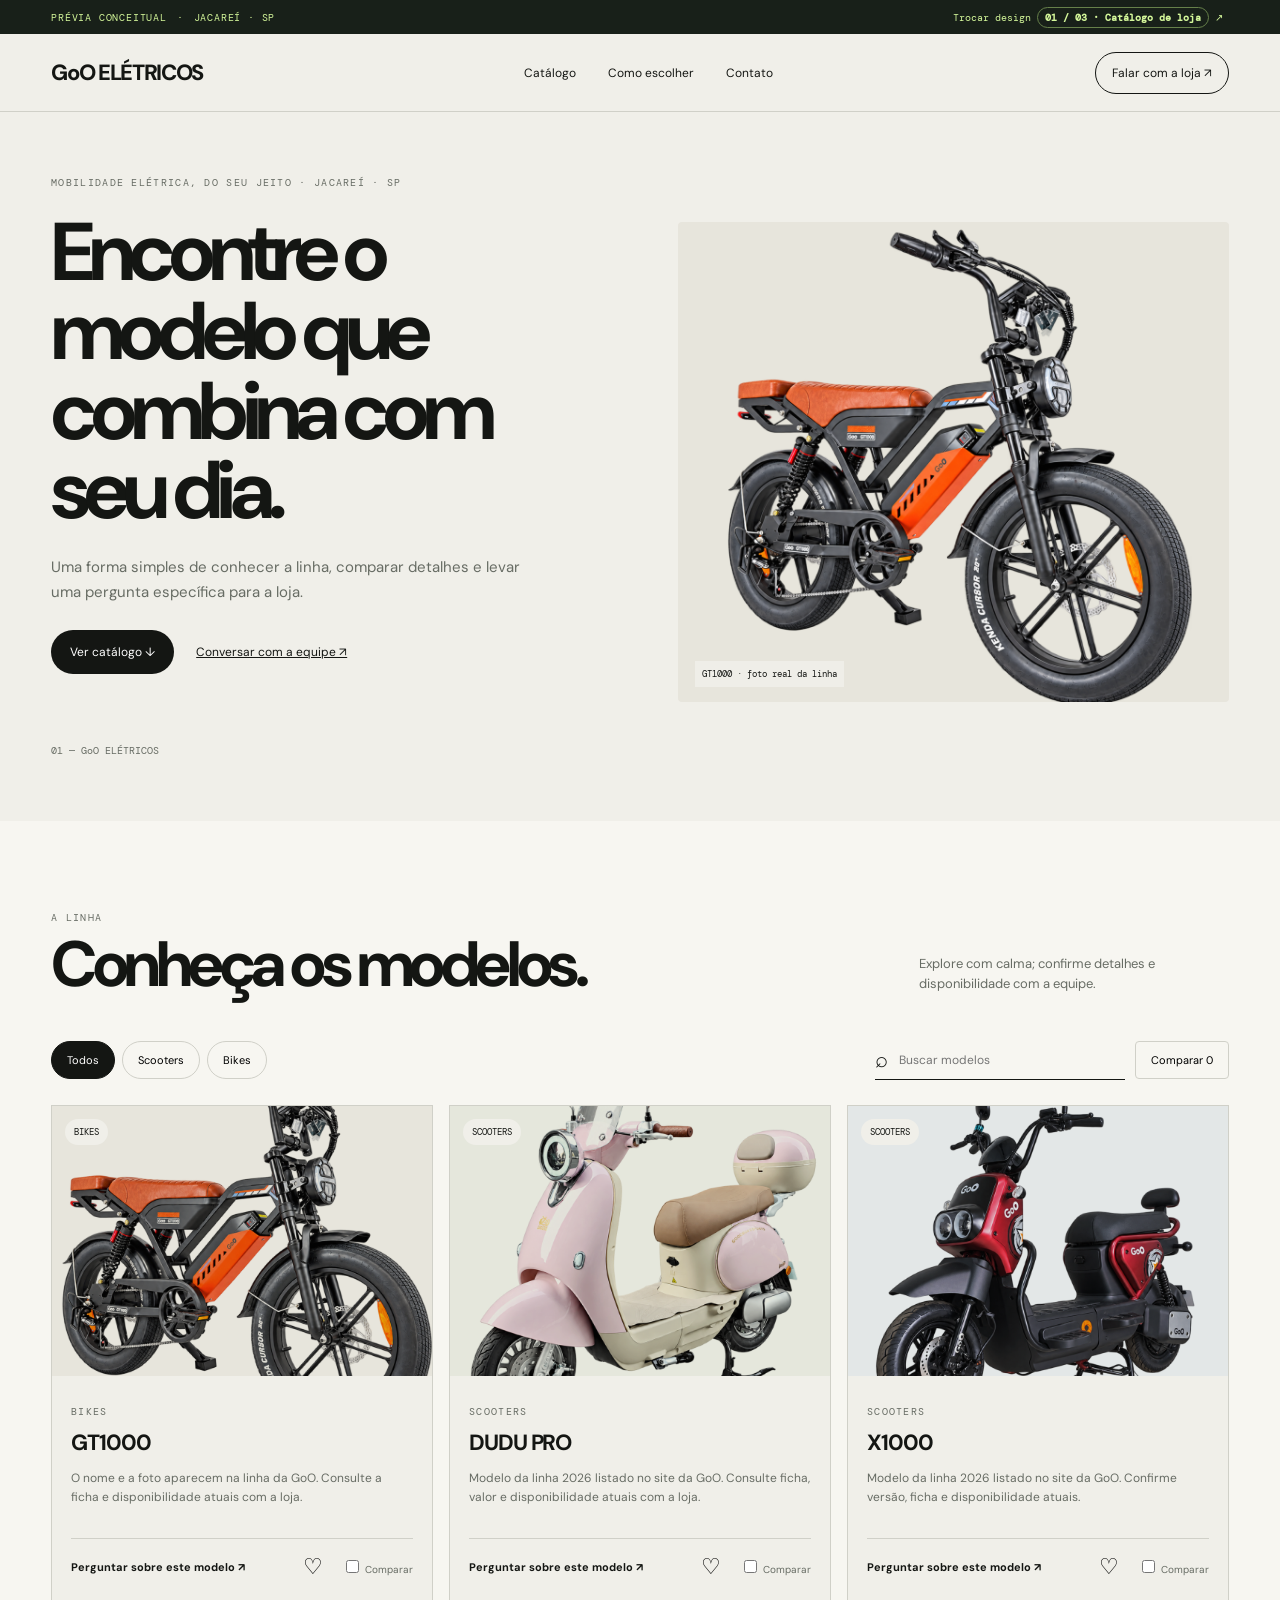
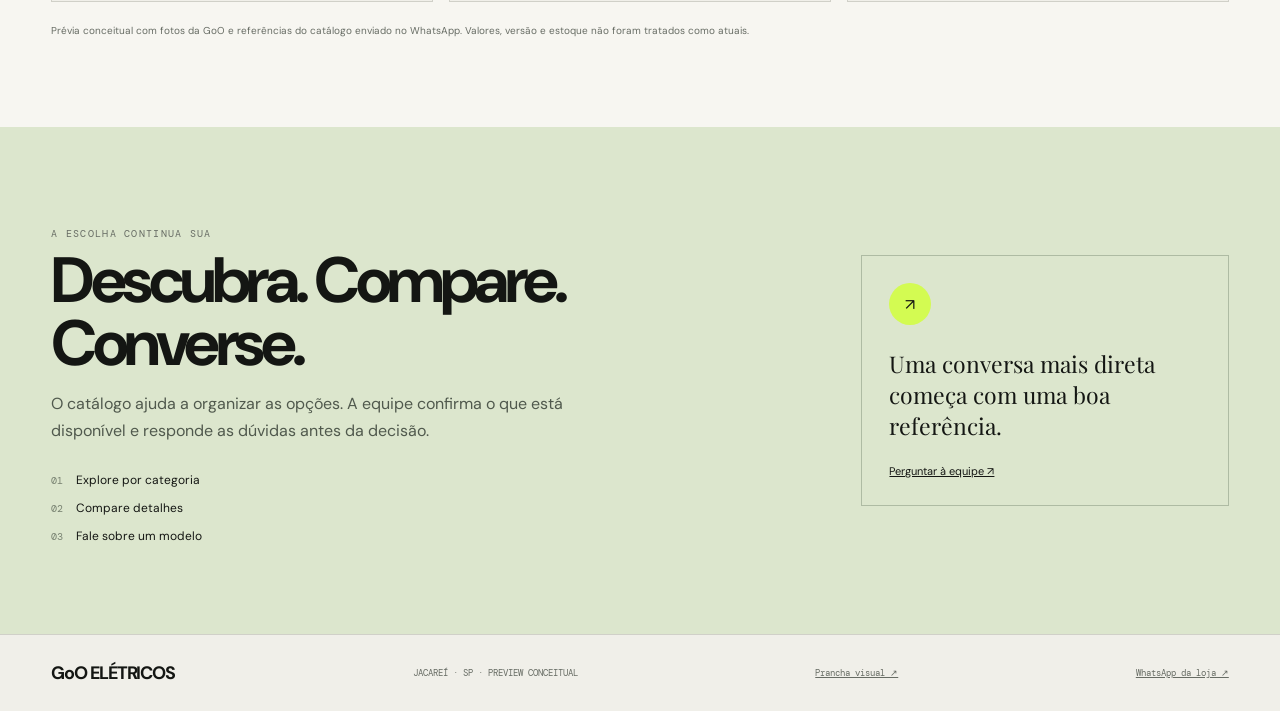
==== index.html @ 49a79698 "Create single-page catalog concept and visual directions" ====
<!doctype html><html lang="pt-BR"><head><meta charset="utf-8"><meta name="viewport" content="width=device-width,initial-scale=1"><meta name="theme-color" content="#e9e6df"><meta name="description" content="Prévia conceitual de catálogo para GoO ELÉTRICOS."><title>GoO ELÉTRICOS — catálogo conceito</title><link rel="preconnect" href="https://fonts.googleapis.com"><link rel="preconnect" href="https://fonts.gstatic.com" crossorigin><link href="https://fonts.googleapis.com/css2?family=DM+Mono:wght@400;500&family=DM+Sans:wght@400;500;600;700;800&family=Playfair+Display:wght@500;600;700&display=swap" rel="stylesheet"><link rel="stylesheet" href="style.css"></head><body data-direction="0"><div class="concept-bar"><span>PRÉVIA CONCEITUAL</span><span>·</span><span>JACAREÍ · SP</span><button id="designToggle" aria-label="Trocar direção visual">Trocar design <b>01 / 03</b> ↗</button></div><header class="site-head"><a class="wordmark" href="#top">GoO ELÉTRICOS</a><nav aria-label="Navegação"><a href="#catalogo">Catálogo</a><a href="#como-escolher">Como escolher</a><a href="#contato">Contato</a></nav><a class="head-cta wa-link" target="_blank" rel="noreferrer">Falar com a loja ↗</a></header><main id="top"><div id="experience"></div><section class="catalog-section" id="catalogo"><div class="section-head"><div><p class="kicker">A LINHA</p><h2>Conheça os modelos.</h2></div><p>Explore com calma; confirme detalhes e disponibilidade com a equipe.</p></div><div class="catalog-tools"><div class="filters" role="group" aria-label="Filtrar por categoria" id="filters"></div><label class="search"><span>⌕</span><input id="search" type="search" placeholder="Buscar modelos" aria-label="Buscar modelos"></label><button id="compare" class="compare">Comparar <span id="compareCount">0</span></button></div><div id="productGrid" class="product-grid" aria-live="polite"></div><p class="fineprint">Prévia conceitual com fotos da GoO e referências do catálogo enviado no WhatsApp. Valores, versão e estoque não foram tratados como atuais.</p></section><section class="choice-section" id="como-escolher"><div class="choice-copy"><p class="kicker">A ESCOLHA CONTINUA SUA</p><h2>Descubra. Compare. Converse.</h2><p>O catálogo ajuda a organizar as opções. A equipe confirma o que está disponível e responde as dúvidas antes da decisão.</p><div class="steps"><span><b>01</b> Explore por categoria</span><span><b>02</b> Compare detalhes</span><span><b>03</b> Fale sobre um modelo</span></div></div><div class="choice-note"><span class="round-mark">↗</span><p>Uma conversa mais direta começa com uma boa referência.</p><a class="wa-link" target="_blank" rel="noreferrer">Perguntar à equipe ↗</a></div></section><section id="brandArea"></section><footer id="contato"><a class="wordmark" href="#top">GoO ELÉTRICOS</a><span>JACAREÍ · SP · PREVIEW CONCEITUAL</span><a href="arte.svg" target="_blank" rel="noreferrer">Prancha visual ↗</a><a class="wa-link" target="_blank" rel="noreferrer">WhatsApp da loja ↗</a></footer></main><dialog id="compareDialog"><form method="dialog"><button class="dialog-close" aria-label="Fechar">×</button></form><p class="kicker">COMPARAÇÃO</p><h2>Compare sua seleção</h2><div id="compareTable"></div></dialog><script>window.PROJECT={"dir":"goo","slug":"goo-jacarei","brand":"GoO ELÉTRICOS","place":"JACAREÍ · SP","phone":"5512997962920","eyebrow":"Mobilidade elétrica, do seu jeito","headline":"Encontre o modelo que combina com seu dia.","lead":"Uma forma simples de conhecer a linha, comparar detalhes e levar uma pergunta específica para a loja.","note":"Prévia conceitual com fotos da GoO e referências do catálogo enviado no WhatsApp. Valores, versão e estoque não foram tratados como atuais.","categories":["Todos","Scooters","Bikes"],"products":[{"name":"GT1000","category":"Bikes","img":"goo-1.png","alt":"Bicicleta elétrica GoO GT1000, foto publicada no site oficial da GoO","detail":"O nome e a foto aparecem na linha da GoO. Consulte a ficha e disponibilidade atuais com a loja."},{"name":"DUDU PRO","category":"Scooters","img":"goo-4.png","alt":"Scooter elétrica GoO Dudu Pro rosa, foto publicada no site oficial da GoO","detail":"Modelo da linha 2026 listado no site da GoO. Consulte ficha, valor e disponibilidade atuais com a loja."},{"name":"X1000","category":"Scooters","img":"goo-5.png","alt":"Scooter elétrica GoO X1000 vermelha, foto publicada no site oficial da GoO","detail":"Modelo da linha 2026 listado no site da GoO. Confirme versão, ficha e disponibilidade atuais."}],"directions":[["Catálogo de loja","Foco no atendimento local e descoberta por categoria."],["Ficha técnica","Comparação objetiva de modelo e especificações."],["Escolha por percurso","Organize a descoberta por rotina e tipo de veículo."]]};</script><script src="app.js"></script></body></html>
---- style.css ----
*{box-sizing:border-box}html{scroll-behavior:smooth}body{--ink:#141613;--muted:#676c64;--paper:#f0efe9;--card:#e7e5dc;--accent:#d3fb52;--line:#d0d0c8;--display:'DM Sans',sans-serif;margin:0;background:var(--paper);color:var(--ink);font-family:var(--display)}a{color:inherit}button,input{font:inherit}button{cursor:pointer}.concept-bar{height:34px;padding:0 4vw;display:flex;align-items:center;gap:10px;background:#182019;color:#d4f79a;font:10px 'DM Mono',monospace;letter-spacing:.08em}.concept-bar button{margin-left:auto;border:0;color:inherit;background:transparent;font:inherit}.concept-bar b{padding:3px 7px;border:1px solid #66804a;border-radius:99px}.site-head{height:78px;padding:0 4vw;display:flex;align-items:center;justify-content:space-between;border-bottom:1px solid var(--line)}.wordmark{text-decoration:none;font-weight:800;letter-spacing:-.06em;font-size:22px}.site-head nav{display:flex;gap:32px}.site-head nav a,.head-cta{text-decoration:none;font-size:12px}.head-cta{padding:12px 16px;border:1px solid var(--ink);border-radius:99px}.hero{padding:54px 4vw 64px;min-height:590px}.hero.split{display:grid;grid-template-columns:1fr 1fr;gap:6vw;align-items:center}.hero-copy{max-width:650px}.kicker{font:10px 'DM Mono',monospace;letter-spacing:.13em;color:var(--muted);text-transform:uppercase}.hero h1{font-size:clamp(46px,6.4vw,92px);line-height:.97;letter-spacing:-.075em;max-width:760px;margin:24px 0}.hero h1 em,.choice-copy h2 em{font-family:'Playfair Display',serif;font-weight:500;letter-spacing:-.065em}.hero-copy>p:not(.kicker){max-width:480px;color:var(--muted);line-height:1.65;font-size:15px}.hero-actions{display:flex;gap:22px;align-items:center;margin-top:26px}.button{display:inline-flex;text-decoration:none;border-radius:99px;padding:14px 19px;font-size:12px}.button.dark{background:var(--ink);color:white}.text-link{font-size:12px}.hero-mark{display:block;margin-top:70px;font:10px 'DM Mono',monospace;color:var(--muted)}.hero-photo{height:480px;background:var(--card);position:relative;overflow:hidden;border-radius:4px}.hero-photo img{width:100%;height:100%;object-fit:contain}.hero-photo small{position:absolute;bottom:15px;left:17px;font:9px 'DM Mono',monospace;background:#f0efe9e8;padding:7px}.hero.stacked{display:grid;grid-template-columns:1.35fr .65fr;gap:5vw;align-items:center}.stacked .hero-photo{height:520px}.photo-title{position:absolute;left:30px;bottom:20px;color:var(--ink);font-size:clamp(40px,7vw,90px);font-weight:800;line-height:.86;letter-spacing:-.08em;text-shadow:0 2px 30px white}.photo-title i{font-family:'Playfair Display';font-weight:500}.hero.guided{display:grid;grid-template-columns:.7fr 1.3fr;gap:4vw;align-items:center}.guide-choices{display:grid;grid-template-columns:repeat(2,1fr);gap:10px}.guide-choices>button{border:1px solid var(--line);background:var(--card);padding:20px;min-height:120px;text-align:left;display:grid;grid-template-columns:1fr auto;align-items:end}.guide-choices>button span{grid-column:1/-1;font:10px 'DM Mono';color:var(--muted)}.guide-choices>button b{font-size:22px}.guide-choices>button i{font-size:11px}.guide-photo{grid-column:1/-1;height:220px;overflow:hidden;background:var(--card)}.guide-photo img{width:100%;height:100%;object-fit:cover}.catalog-section{padding:80px 4vw;background:#f7f6f1}.section-head{display:flex;justify-content:space-between;align-items:end;margin-bottom:34px}.section-head h2,.choice-copy h2{font-size:clamp(38px,5vw,68px);letter-spacing:-.07em;line-height:.98;margin:9px 0}.section-head>p{max-width:310px;color:var(--muted);font-size:13px;line-height:1.5}.catalog-tools{display:grid;grid-template-columns:1fr 250px auto;gap:10px;align-items:center;margin-bottom:25px}.filters{display:flex;gap:7px;flex-wrap:wrap}.filter,.compare{border:1px solid var(--line);background:transparent;border-radius:99px;padding:11px 15px;font-size:11px}.filter.active{background:var(--ink);border-color:var(--ink);color:white}.search{height:40px;border-bottom:1px solid var(--ink);display:flex;align-items:center;gap:9px}.search span{font-size:22px}.search input{min-width:0;border:0;outline:none;background:transparent;width:100%;font-size:12px}.compare{border-radius:4px}.product-grid{display:grid;grid-template-columns:repeat(3,1fr);gap:16px}.product-card{background:var(--paper);border:1px solid var(--line)}.photo{height:270px;display:block;position:relative;background:var(--card);overflow:hidden}.photo img{width:100%;height:100%;object-fit:cover;mix-blend-mode:multiply;transition:transform .4s}.product-card:hover .photo img{transform:scale(1.04)}.photo-index{position:absolute;top:13px;left:13px;background:var(--paper);padding:7px 9px;border-radius:99px;font:9px 'DM Mono'}.product-info{padding:19px}.product-info h3{font-size:22px;letter-spacing:-.05em;margin:7px 0}.product-info>p:not(.kicker){font-size:12px;line-height:1.55;color:var(--muted);min-height:57px}.card-actions{display:flex;align-items:center;gap:13px;flex-wrap:wrap;border-top:1px solid var(--line);padding-top:12px}.card-actions>a{font-size:11px;text-decoration:none;font-weight:700}.favorite{margin-left:auto;border:0;background:none;font-size:22px}.pick{font-size:10px;color:var(--muted)}.fineprint{font-size:10px;color:var(--muted);margin-top:22px}.choice-section{padding:90px 4vw;display:grid;grid-template-columns:1.3fr .7fr;gap:10vw;background:#dce6cd}.choice-copy h2{max-width:550px}.choice-copy>p:not(.kicker){max-width:520px;color:#50594d;line-height:1.65}.steps{display:grid;gap:12px;margin-top:28px}.steps span{display:flex;gap:13px;align-items:center;font-size:12px}.steps b{font:10px 'DM Mono';color:#778170}.choice-note{align-self:center;padding:27px;border:1px solid #aebba3;min-height:195px;display:flex;flex-direction:column;justify-content:space-between}.round-mark{width:42px;height:42px;border-radius:50%;background:var(--accent);display:grid;place-items:center}.choice-note p{font-family:'Playfair Display';font-size:23px}.choice-note a{font-size:11px}footer{padding:26px 4vw;display:flex;justify-content:space-between;align-items:center;border-top:1px solid var(--line);font:9px 'DM Mono';color:var(--muted)}footer .wordmark{font:700 18px 'DM Sans';color:var(--ink)}.empty{padding:45px;color:var(--muted)}dialog{width:min(800px,92vw);border:0;padding:35px;background:#f7f6f1;color:var(--ink);box-shadow:0 20px 90px #0004}dialog::backdrop{background:#101510aa}.dialog-close{float:right;border:0;background:none;font-size:28px}.compare-table{display:flex;gap:15px;overflow:auto}.compare-table article{min-width:210px;max-width:270px;background:var(--paper);padding:12px}.compare-table img{width:100%;height:130px;object-fit:cover}.compare-table p{font-size:11px;line-height:1.5;color:var(--muted)}.compare-table a{font-size:11px}.dual{min-height:590px}.door-grid{display:grid;grid-template-columns:1fr 1fr;gap:9px;margin-top:30px}.door-grid button{padding:17px;border:1px solid var(--ink);background:transparent;text-align:left;font-size:18px;font-weight:700}.door-grid span{display:block;margin-top:12px;font-size:10px;font-weight:400;color:var(--muted)}.baby-panel{padding:50px 4vw;display:grid;grid-template-columns:1fr 300px;gap:6vw;align-items:center;background:#e1f4ef}.baby-panel h2{font-size:clamp(36px,4vw,60px);max-width:620px;line-height:.98;letter-spacing:-.07em}.baby-panel p:not(.kicker){max-width:620px;color:var(--muted);line-height:1.6;font-size:13px}.photo-pending{font:10px 'DM Mono';padding:11px;background:#ffffff9c}.baby-mark{width:220px;height:220px;border-radius:50%;display:grid;place-items:center;background:#fff;color:#40b4c5;font:italic 90px 'Playfair Display';box-shadow:0 0 0 12px #c7ece5}.baby-mark span{font:11px 'DM Mono';color:#d1b437}.brand-foot{padding:16px 4vw;display:flex;justify-content:space-between;gap:12px;font:9px 'DM Mono';color:var(--muted)}.brand-tiles{display:grid;grid-template-columns:1fr 1fr;gap:13px}.brand-tiles button{min-height:300px;background:#151915;color:white;border:0;padding:17px;text-align:left;display:flex;flex-direction:column;align-items:flex-start;justify-content:end;position:relative;overflow:hidden}.brand-tiles button img{position:absolute;inset:0;width:100%;height:100%;object-fit:cover;opacity:.66}.brand-tiles button span,.brand-tiles button b{z-index:1}.brand-tiles button span{font:9px 'DM Mono';margin-bottom:11px}.brand-tiles button b{font-size:21px}.brand-tiles button+button{background:#dff1ed;color:#17201d}.baby-symbol{margin:auto;font:italic 95px 'Playfair Display';color:#38b4c6}.baby-symbol span{display:block;font:20px 'DM Sans';color:#cfb434}.product-card:nth-child(3n+2){--card:#e5e7dc}.product-card:nth-child(3n){--card:#e3e7e7}body[data-direction="1"]{--paper:#e9e5de;--card:#d9d3c8;--ink:#22201d;--accent:#d7fe54}body[data-direction="1"] .hero.stacked{grid-template-columns:1fr;gap:25px}body[data-direction="1"] .stacked .hero-photo{height:min(68vw,650px);background:#c9c7bd}body[data-direction="1"] .stacked .hero-copy{display:grid;grid-template-columns:1fr 1fr;align-items:end;gap:0 30px;max-width:none}body[data-direction="1"] .stacked .hero-copy .kicker,body[data-direction="1"] .stacked .hero-copy>p{grid-column:1}body[data-direction="1"] .stacked .hero-copy h1{grid-column:1;grid-row:2/4}body[data-direction="1"] .stacked .hero-copy .button{grid-column:2;grid-row:2;justify-self:end}body[data-direction="1"] .hero.guided{grid-template-columns:1fr;gap:30px}body[data-direction="1"] .choice-section{background:#22201d;color:#eee}body[data-direction="1"] .choice-note{border-color:#555}body[data-direction="1"] .brand-tiles button{min-height:360px}body[data-direction="2"]{--paper:#f4ede0;--card:#e8dbc3;--ink:#292719;--accent:#e2b84f}body[data-direction="2"] .hero.guided{grid-template-columns:1fr;gap:25px}body[data-direction="2"] .hero.guided .hero-copy{max-width:950px}body[data-direction="2"] .guide-choices{grid-template-columns:repeat(3,1fr);align-items:stretch}body[data-direction="2"] .guide-photo{grid-column:auto;height:240px}body[data-direction="2"] .hero.guided.dual .brand-tiles{grid-template-columns:1fr 1fr}body[data-direction="2"] .hero.guided.dual .brand-tiles button{min-height:290px}body[data-direction="2"] .catalog-section{background:#ede4d4}body[data-direction="2"] .product-grid{grid-template-columns:1fr 1fr}body[data-direction="2"] .product-card{display:grid;grid-template-columns:.9fr 1.1fr}body[data-direction="2"] .product-card .photo{height:310px}body[data-direction="2"] .product-info{align-self:center;padding:24px}body[data-direction="2"] .choice-section{background:#e1d6c2}body[data-direction="2"] .baby-panel{background:#f0d9d3}body[data-direction="2"] .door-grid button{border-radius:24px}body[data-direction="2"] .hero-photo{border-radius:48% 48% 4px 4px}body[data-direction="2"] .brand-tiles button{border-radius:130px 130px 4px 4px}.hero.dual .hero-copy h1{font-size:clamp(50px,6vw,80px)}body[data-direction="0"] .product-grid{grid-template-columns:repeat(3,1fr)}
@media(max-width:800px){.site-head{height:65px}.site-head nav{display:none}.hero.split,.hero.stacked,.hero.guided{grid-template-columns:1fr;gap:24px}.hero{padding:38px 5vw;min-height:auto}.hero-photo,.hero.stacked .hero-photo{height:360px}.hero-mark{margin-top:35px}.hero.guided .guide-choices{grid-template-columns:1fr 1fr}.catalog-section{padding:60px 5vw}.catalog-tools{grid-template-columns:1fr auto}.filters{grid-column:1/-1}.search{grid-column:1}.compare{grid-column:2}.product-grid,body[data-direction="0"] .product-grid{grid-template-columns:repeat(2,1fr)}.product-card .photo{height:230px}.choice-section{padding:60px 5vw;grid-template-columns:1fr;gap:24px}.section-head{align-items:start;display:block}.section-head>p{margin-top:18px}.baby-panel{padding:45px 5vw;grid-template-columns:1fr 150px}.baby-mark{width:125px;height:125px;font-size:55px}.brand-foot{flex-wrap:wrap;padding:15px 5vw}body[data-direction="1"] .stacked .hero-copy{display:block}body[data-direction="1"] .stacked .hero-copy .button{margin-top:20px}body[data-direction="2"] .product-grid{grid-template-columns:1fr}body[data-direction="2"] .product-card{grid-template-columns:1fr}.brand-tiles button{min-height:250px}}
@media(max-width:520px){.concept-bar{padding:0 14px;font-size:8px}.site-head{padding:0 15px}.wordmark{font-size:16px}.head-cta{font-size:9px;padding:10px}.hero{padding:32px 15px}.hero h1{font-size:54px}.hero-photo,.hero.stacked .hero-photo{height:275px}.guide-choices{gap:7px}.guide-choices>button{min-height:100px;padding:13px}.guide-choices>button b{font-size:17px}.catalog-section{padding:55px 15px}.catalog-tools{gap:8px}.filter{padding:9px 11px;font-size:10px}.product-grid,body[data-direction="0"] .product-grid{grid-template-columns:1fr}.product-card .photo{height:280px}.choice-section{padding:55px 15px}.baby-panel{grid-template-columns:1fr;padding:35px 15px}.baby-mark{display:none}.brand-foot{font-size:8px}.brand-tiles button{min-height:190px;padding:13px}.brand-tiles button b{font-size:17px}.brand-tiles{gap:8px}footer{padding:20px 15px;gap:12px;flex-wrap:wrap}footer span{order:3;width:100%}.compare-table article{min-width:180px}}
@media(prefers-reduced-motion:reduce){*{scroll-behavior:auto!important;transition:none!important}}.baby-catalog{padding:52px 4vw;background:#f7f6f1}.baby-catalog .section-head{margin-bottom:28px}.baby-product-grid{display:grid;grid-template-columns:repeat(4,minmax(0,1fr));gap:12px}.baby-price{font-weight:800;font-size:13px}.baby-price small{display:block;margin-top:4px;font-size:9px;font-weight:400;color:var(--muted)}.photo-note{font:10px 'DM Mono';padding:12px;background:#ffffffa8}.baby-product .photo img{mix-blend-mode:normal;object-fit:cover}#designToggle{max-width:47%;text-align:right}body[data-direction="1"] .baby-catalog{background:#20221e;color:#f0eee7}body[data-direction="1"] .baby-catalog .section-head>p{color:#bebeb5}body[data-direction="1"] .baby-product-grid{grid-template-columns:repeat(2,minmax(0,1fr));gap:16px}body[data-direction="1"] .baby-product{display:grid;grid-template-columns:.95fr 1.05fr;background:#292b26;border-color:#4a4b43}body[data-direction="1"] .baby-product .photo{height:260px}body[data-direction="1"] .baby-product .product-info>p:not(.kicker){color:#c1c1b7}body[data-direction="1"] .baby-product .card-actions{border-color:#4a4b43}body[data-direction="1"] .baby-product .baby-price small{color:#c1c1b7}body[data-direction="1"] .baby-panel{background:#222b27;color:#f4f1e9}body[data-direction="1"] .baby-panel p:not(.kicker){color:#c9d0c9}body[data-direction="1"] .brand-foot{background:#20221e;color:#bcbdb4}body[data-direction="2"] .baby-catalog{background:#efe3d2}body[data-direction="2"] .baby-product-grid{grid-template-columns:repeat(2,minmax(0,1fr))}body[data-direction="2"] .baby-product{display:grid;grid-template-columns:1fr 1fr;background:#faf3e8;border-radius:22px;overflow:hidden}body[data-direction="2"] .baby-product .photo{height:230px}body[data-direction="2"] .baby-product .product-info{align-self:center}body[data-direction="2"] .baby-panel{background:#efd3ce;border-radius:32px 32px 4px 4px}.brand-area .text-link{display:inline-block;margin:15px 0 0 12px;font-size:11px}@media(max-width:800px){.baby-catalog{padding:45px 5vw}.baby-product-grid{grid-template-columns:repeat(2,minmax(0,1fr))}#designToggle{max-width:58%}}@media(max-width:520px){.baby-catalog{padding:44px 15px}.baby-product-grid{grid-template-columns:1fr}body[data-direction="1"] .baby-product-grid,body[data-direction="2"] .baby-product-grid{grid-template-columns:1fr}body[data-direction="1"] .baby-product,body[data-direction="2"] .baby-product{grid-template-columns:1fr}body[data-direction="1"] .baby-product .photo,body[data-direction="2"] .baby-product .photo{height:270px}.concept-bar button{font-size:8px}#designToggle{max-width:60%;white-space:normal;font-size:8px}.baby-panel .text-link{margin-left:0!important;display:block!important}}:focus-visible{outline:3px solid #557627;outline-offset:3px}
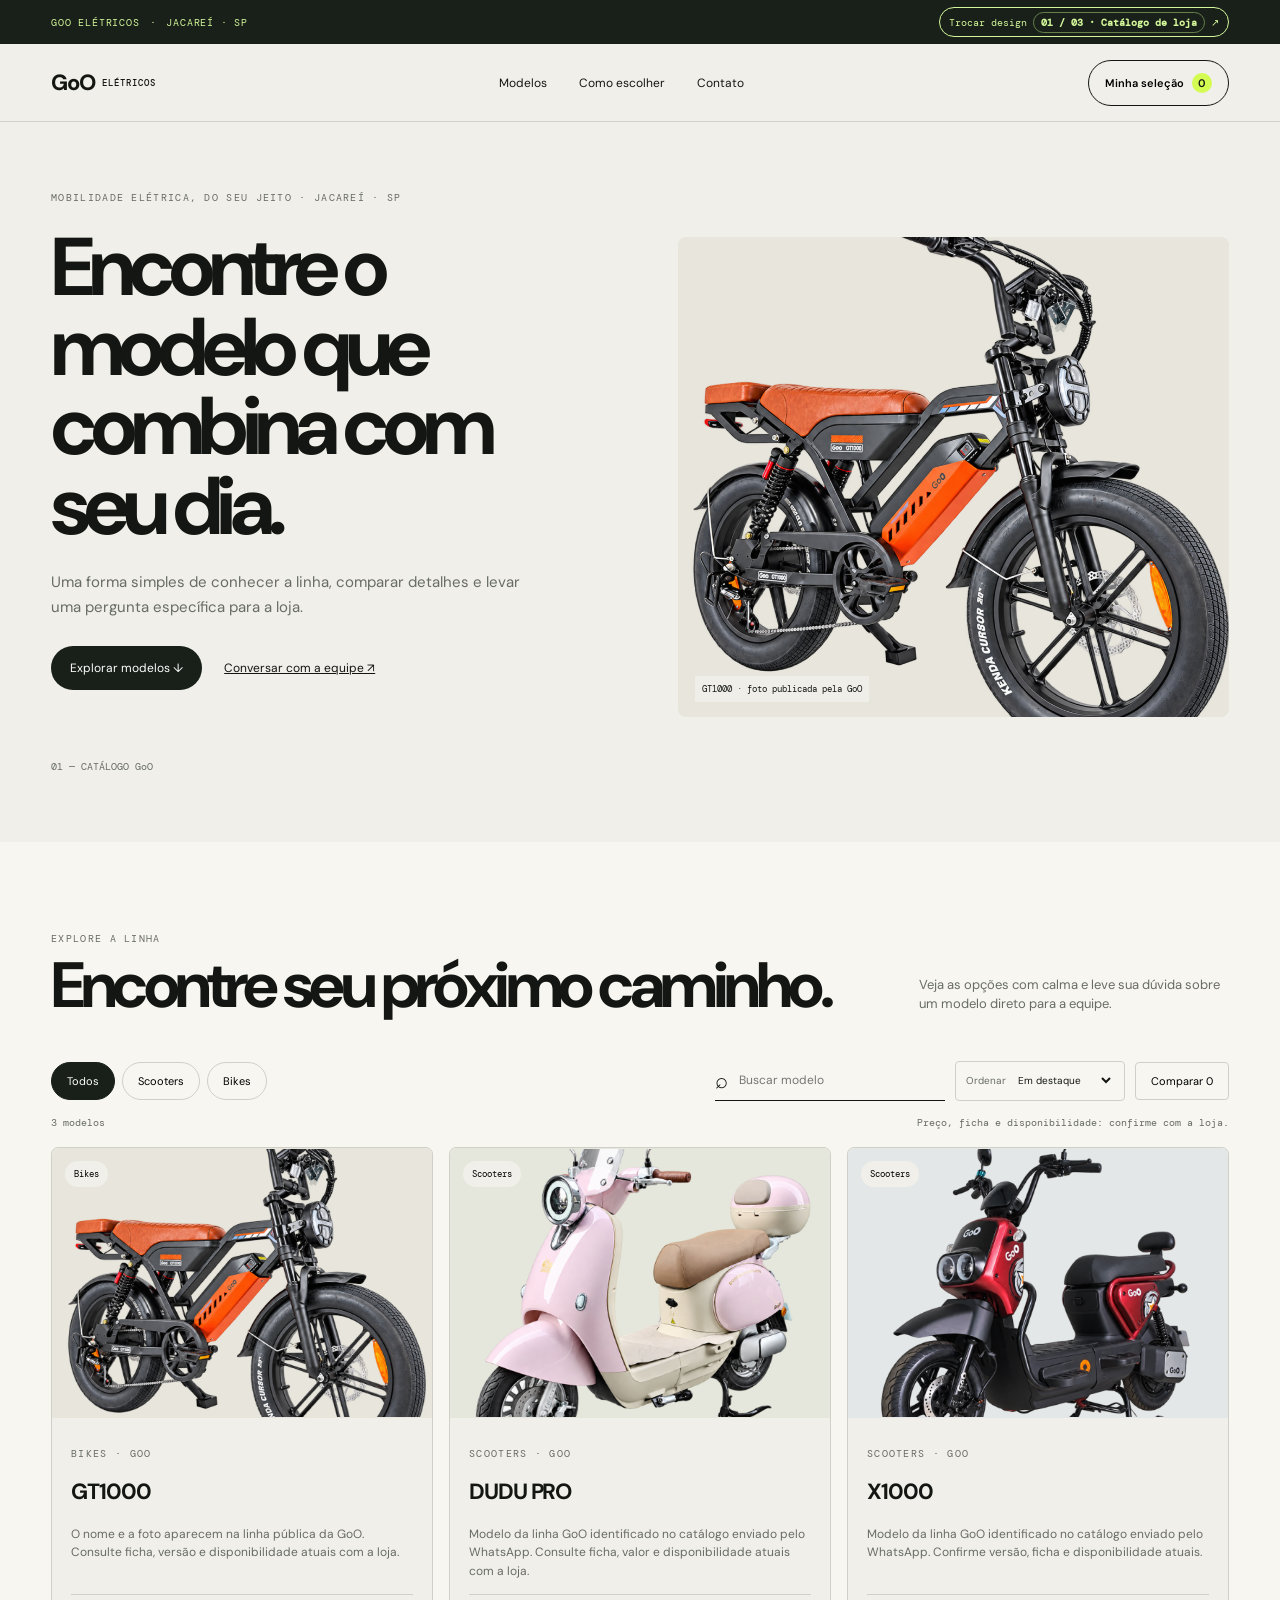
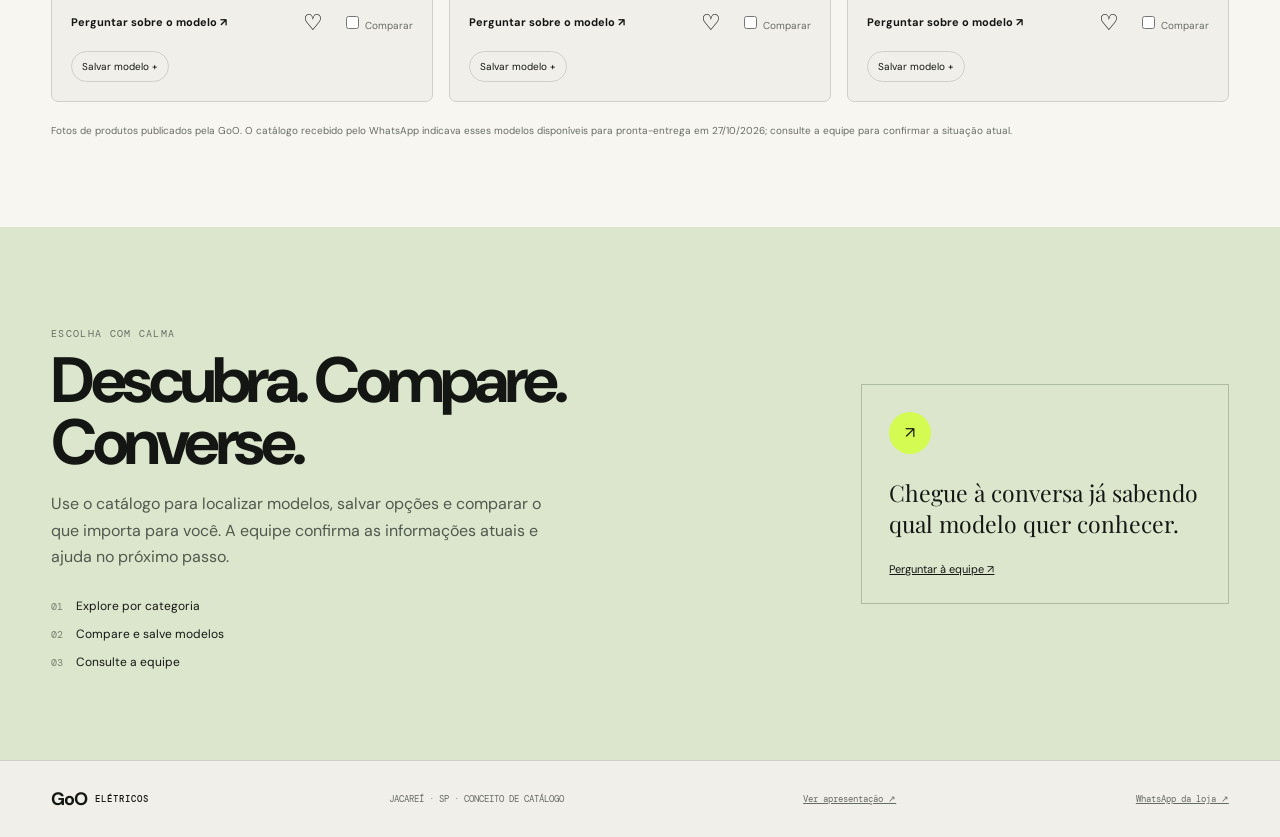
==== commit 18b86013: "Refine GoO catalog with three design directions" ====
--- a/index.html
+++ b/index.html
@@ -1 +1,68 @@
-<!doctype html><html lang="pt-BR"><head><meta charset="utf-8"><meta name="viewport" content="width=device-width,initial-scale=1"><meta name="theme-color" content="#e9e6df"><meta name="description" content="Prévia conceitual de catálogo para GoO ELÉTRICOS."><title>GoO ELÉTRICOS — catálogo conceito</title><link rel="preconnect" href="https://fonts.googleapis.com"><link rel="preconnect" href="https://fonts.gstatic.com" crossorigin><link href="https://fonts.googleapis.com/css2?family=DM+Mono:wght@400;500&family=DM+Sans:wght@400;500;600;700;800&family=Playfair+Display:wght@500;600;700&display=swap" rel="stylesheet"><link rel="stylesheet" href="style.css"></head><body data-direction="0"><div class="concept-bar"><span>PRÉVIA CONCEITUAL</span><span>·</span><span>JACAREÍ · SP</span><button id="designToggle" aria-label="Trocar direção visual">Trocar design <b>01 / 03</b> ↗</button></div><header class="site-head"><a class="wordmark" href="#top">GoO ELÉTRICOS</a><nav aria-label="Navegação"><a href="#catalogo">Catálogo</a><a href="#como-escolher">Como escolher</a><a href="#contato">Contato</a></nav><a class="head-cta wa-link" target="_blank" rel="noreferrer">Falar com a loja ↗</a></header><main id="top"><div id="experience"></div><section class="catalog-section" id="catalogo"><div class="section-head"><div><p class="kicker">A LINHA</p><h2>Conheça os modelos.</h2></div><p>Explore com calma; confirme detalhes e disponibilidade com a equipe.</p></div><div class="catalog-tools"><div class="filters" role="group" aria-label="Filtrar por categoria" id="filters"></div><label class="search"><span>⌕</span><input id="search" type="search" placeholder="Buscar modelos" aria-label="Buscar modelos"></label><button id="compare" class="compare">Comparar <span id="compareCount">0</span></button></div><div id="productGrid" class="product-grid" aria-live="polite"></div><p class="fineprint">Prévia conceitual com fotos da GoO e referências do catálogo enviado no WhatsApp. Valores, versão e estoque não foram tratados como atuais.</p></section><section class="choice-section" id="como-escolher"><div class="choice-copy"><p class="kicker">A ESCOLHA CONTINUA SUA</p><h2>Descubra. Compare. Converse.</h2><p>O catálogo ajuda a organizar as opções. A equipe confirma o que está disponível e responde as dúvidas antes da decisão.</p><div class="steps"><span><b>01</b> Explore por categoria</span><span><b>02</b> Compare detalhes</span><span><b>03</b> Fale sobre um modelo</span></div></div><div class="choice-note"><span class="round-mark">↗</span><p>Uma conversa mais direta começa com uma boa referência.</p><a class="wa-link" target="_blank" rel="noreferrer">Perguntar à equipe ↗</a></div></section><section id="brandArea"></section><footer id="contato"><a class="wordmark" href="#top">GoO ELÉTRICOS</a><span>JACAREÍ · SP · PREVIEW CONCEITUAL</span><a href="arte.svg" target="_blank" rel="noreferrer">Prancha visual ↗</a><a class="wa-link" target="_blank" rel="noreferrer">WhatsApp da loja ↗</a></footer></main><dialog id="compareDialog"><form method="dialog"><button class="dialog-close" aria-label="Fechar">×</button></form><p class="kicker">COMPARAÇÃO</p><h2>Compare sua seleção</h2><div id="compareTable"></div></dialog><script>window.PROJECT={"dir":"goo","slug":"goo-jacarei","brand":"GoO ELÉTRICOS","place":"JACAREÍ · SP","phone":"5512997962920","eyebrow":"Mobilidade elétrica, do seu jeito","headline":"Encontre o modelo que combina com seu dia.","lead":"Uma forma simples de conhecer a linha, comparar detalhes e levar uma pergunta específica para a loja.","note":"Prévia conceitual com fotos da GoO e referências do catálogo enviado no WhatsApp. Valores, versão e estoque não foram tratados como atuais.","categories":["Todos","Scooters","Bikes"],"products":[{"name":"GT1000","category":"Bikes","img":"goo-1.png","alt":"Bicicleta elétrica GoO GT1000, foto publicada no site oficial da GoO","detail":"O nome e a foto aparecem na linha da GoO. Consulte a ficha e disponibilidade atuais com a loja."},{"name":"DUDU PRO","category":"Scooters","img":"goo-4.png","alt":"Scooter elétrica GoO Dudu Pro rosa, foto publicada no site oficial da GoO","detail":"Modelo da linha 2026 listado no site da GoO. Consulte ficha, valor e disponibilidade atuais com a loja."},{"name":"X1000","category":"Scooters","img":"goo-5.png","alt":"Scooter elétrica GoO X1000 vermelha, foto publicada no site oficial da GoO","detail":"Modelo da linha 2026 listado no site da GoO. Confirme versão, ficha e disponibilidade atuais."}],"directions":[["Catálogo de loja","Foco no atendimento local e descoberta por categoria."],["Ficha técnica","Comparação objetiva de modelo e especificações."],["Escolha por percurso","Organize a descoberta por rotina e tipo de veículo."]]};</script><script src="app.js"></script></body></html>+<!doctype html>
+<html lang="pt-BR">
+<head>
+  <meta charset="utf-8">
+  <meta name="viewport" content="width=device-width,initial-scale=1">
+  <meta name="theme-color" content="#e9e6df">
+  <meta name="description" content="Conheça os modelos de mobilidade elétrica da GoO Jacareí, compare opções e consulte a equipe.">
+  <title>GoO ELÉTRICOS — mobilidade em Jacareí</title>
+  <link rel="preconnect" href="https://fonts.googleapis.com">
+  <link rel="preconnect" href="https://fonts.gstatic.com" crossorigin>
+  <link href="https://fonts.googleapis.com/css2?family=DM+Mono:wght@400;500&family=DM+Sans:wght@400;500;600;700;800&family=Playfair+Display:wght@500;600;700&display=swap" rel="stylesheet">
+  <link rel="stylesheet" href="style.css">
+</head>
+<body data-direction="0">
+  <div class="concept-bar">
+    <span>GOO ELÉTRICOS</span><span aria-hidden="true">·</span><span>JACAREÍ · SP</span>
+    <button id="designToggle" type="button" aria-label="Trocar direção visual">Trocar design <b>01 / 03</b> ↗</button>
+  </div>
+  <header class="site-head">
+    <a class="wordmark" href="#top">GoO<span>ELÉTRICOS</span></a>
+    <nav aria-label="Navegação principal"><a href="#catalogo">Modelos</a><a href="#como-escolher">Como escolher</a><a href="#contato">Contato</a></nav>
+    <button id="selectionOpen" class="head-cta" type="button">Minha seleção <span id="selectionCount">0</span></button>
+  </header>
+  <main id="top">
+    <div id="experience"></div>
+    <section class="catalog-section" id="catalogo">
+      <div class="section-head"><div><p class="kicker">EXPLORE A LINHA</p><h2>Encontre seu próximo caminho.</h2></div><p>Veja as opções com calma e leve sua dúvida sobre um modelo direto para a equipe.</p></div>
+      <div class="catalog-tools">
+        <div class="filters" role="group" aria-label="Filtrar por categoria" id="filters"></div>
+        <label class="search"><span aria-hidden="true">⌕</span><input id="search" type="search" placeholder="Buscar modelo" aria-label="Buscar no catálogo" autocomplete="off"></label>
+        <label class="sort-control"><span>Ordenar</span><select id="sortSelect" aria-label="Ordenar modelos"><option value="featured">Em destaque</option><option value="az">Nome A–Z</option><option value="za">Nome Z–A</option></select></label>
+        <button id="compare" class="compare" type="button" aria-pressed="false">Comparar <span id="compareCount">0</span></button>
+      </div>
+      <div class="catalog-status"><span id="resultCount" aria-live="polite"></span><span>Preço, ficha e disponibilidade: confirme com a loja.</span></div>
+      <div id="productGrid" class="product-grid" aria-live="polite"></div>
+      <p class="fineprint">Fotos de produtos publicados pela GoO. O catálogo recebido pelo WhatsApp indicava esses modelos disponíveis para pronta-entrega em 27/10/2026; consulte a equipe para confirmar a situação atual.</p>
+    </section>
+    <section class="choice-section" id="como-escolher">
+      <div class="choice-copy"><p class="kicker">ESCOLHA COM CALMA</p><h2>Descubra. Compare. Converse.</h2><p>Use o catálogo para localizar modelos, salvar opções e comparar o que importa para você. A equipe confirma as informações atuais e ajuda no próximo passo.</p><div class="steps"><span><b>01</b> Explore por categoria</span><span><b>02</b> Compare e salve modelos</span><span><b>03</b> Consulte a equipe</span></div></div>
+      <div class="choice-note"><span class="round-mark" aria-hidden="true">↗</span><p>Chegue à conversa já sabendo qual modelo quer conhecer.</p><a class="wa-link" target="_blank" rel="noreferrer">Perguntar à equipe ↗</a></div>
+    </section>
+    <section id="brandArea"></section>
+    <footer id="contato"><a class="wordmark" href="#top">GoO<span>ELÉTRICOS</span></a><span>JACAREÍ · SP · CONCEITO DE CATÁLOGO</span><a href="arte.html">Ver apresentação ↗</a><a class="wa-link" target="_blank" rel="noreferrer">WhatsApp da loja ↗</a></footer>
+  </main>
+  <dialog id="detailDialog" class="site-dialog"><form method="dialog"><button class="dialog-close" aria-label="Fechar detalhes">×</button></form><div id="detailContent"></div></dialog>
+  <dialog id="compareDialog" class="site-dialog"><form method="dialog"><button class="dialog-close" aria-label="Fechar comparação">×</button></form><p class="kicker">COMPARAÇÃO</p><h2>Compare sua seleção</h2><p class="dialog-note">As informações exibidas são as referências atualmente confirmadas no catálogo. Consulte a loja para validar ficha, versão e disponibilidade.</p><div id="compareTable"></div></dialog>
+  <dialog id="selectionDialog" class="site-dialog"><form method="dialog"><button class="dialog-close" aria-label="Fechar seleção">×</button></form><p class="kicker">SUA LISTA DE INTERESSE</p><h2>Modelos para consultar</h2><div id="selectionItems"></div><a id="selectionContact" class="button dark" target="_blank" rel="noreferrer">Enviar seleção pelo WhatsApp ↗</a></dialog>
+  <script>
+    window.PROJECT = {
+      dir: "goo", slug: "goo-jacarei", brand: "GoO ELÉTRICOS", place: "JACAREÍ · SP", phone: "5512997962920",
+      eyebrow: "Mobilidade elétrica, do seu jeito", headline: "Encontre o modelo que combina com seu dia.",
+      lead: "Uma forma simples de conhecer a linha, comparar detalhes e levar uma pergunta específica para a loja.",
+      categories: ["Todos", "Scooters", "Bikes"],
+      products: [
+        { name: "GT1000", category: "Bikes", img: "goo-1.png", alt: "Bicicleta elétrica GoO GT1000, foto publicada no site oficial da GoO", detail: "O nome e a foto aparecem na linha pública da GoO. Consulte ficha, versão e disponibilidade atuais com a loja." },
+        { name: "DUDU PRO", category: "Scooters", img: "goo-4.png", alt: "Scooter elétrica GoO Dudu Pro rosa, foto publicada no site oficial da GoO", detail: "Modelo da linha GoO identificado no catálogo enviado pelo WhatsApp. Consulte ficha, valor e disponibilidade atuais com a loja." },
+        { name: "X1000", category: "Scooters", img: "goo-5.png", alt: "Scooter elétrica GoO X1000 vermelha, foto publicada no site oficial da GoO", detail: "Modelo da linha GoO identificado no catálogo enviado pelo WhatsApp. Confirme versão, ficha e disponibilidade atuais." }
+      ],
+      directions: [
+        ["Catálogo de loja", "Vitrine local, descoberta por categoria e acesso rápido aos modelos."],
+        ["Ficha técnica", "Leitura editorial e comparação objetiva de cada modelo."],
+        ["Escolha por percurso", "Uma entrada guiada por tipo de veículo e rotina de uso."]
+      ]
+    };
+  </script>
+  <script src="app.js"></script>
+</body>
+</html>
--- a/style.css
+++ b/style.css
@@ -1,4 +1,35 @@
 *{box-sizing:border-box}html{scroll-behavior:smooth}body{--ink:#141613;--muted:#676c64;--paper:#f0efe9;--card:#e7e5dc;--accent:#d3fb52;--line:#d0d0c8;--display:'DM Sans',sans-serif;margin:0;background:var(--paper);color:var(--ink);font-family:var(--display)}a{color:inherit}button,input{font:inherit}button{cursor:pointer}.concept-bar{height:34px;padding:0 4vw;display:flex;align-items:center;gap:10px;background:#182019;color:#d4f79a;font:10px 'DM Mono',monospace;letter-spacing:.08em}.concept-bar button{margin-left:auto;border:0;color:inherit;background:transparent;font:inherit}.concept-bar b{padding:3px 7px;border:1px solid #66804a;border-radius:99px}.site-head{height:78px;padding:0 4vw;display:flex;align-items:center;justify-content:space-between;border-bottom:1px solid var(--line)}.wordmark{text-decoration:none;font-weight:800;letter-spacing:-.06em;font-size:22px}.site-head nav{display:flex;gap:32px}.site-head nav a,.head-cta{text-decoration:none;font-size:12px}.head-cta{padding:12px 16px;border:1px solid var(--ink);border-radius:99px}.hero{padding:54px 4vw 64px;min-height:590px}.hero.split{display:grid;grid-template-columns:1fr 1fr;gap:6vw;align-items:center}.hero-copy{max-width:650px}.kicker{font:10px 'DM Mono',monospace;letter-spacing:.13em;color:var(--muted);text-transform:uppercase}.hero h1{font-size:clamp(46px,6.4vw,92px);line-height:.97;letter-spacing:-.075em;max-width:760px;margin:24px 0}.hero h1 em,.choice-copy h2 em{font-family:'Playfair Display',serif;font-weight:500;letter-spacing:-.065em}.hero-copy>p:not(.kicker){max-width:480px;color:var(--muted);line-height:1.65;font-size:15px}.hero-actions{display:flex;gap:22px;align-items:center;margin-top:26px}.button{display:inline-flex;text-decoration:none;border-radius:99px;padding:14px 19px;font-size:12px}.button.dark{background:var(--ink);color:white}.text-link{font-size:12px}.hero-mark{display:block;margin-top:70px;font:10px 'DM Mono',monospace;color:var(--muted)}.hero-photo{height:480px;background:var(--card);position:relative;overflow:hidden;border-radius:4px}.hero-photo img{width:100%;height:100%;object-fit:contain}.hero-photo small{position:absolute;bottom:15px;left:17px;font:9px 'DM Mono',monospace;background:#f0efe9e8;padding:7px}.hero.stacked{display:grid;grid-template-columns:1.35fr .65fr;gap:5vw;align-items:center}.stacked .hero-photo{height:520px}.photo-title{position:absolute;left:30px;bottom:20px;color:var(--ink);font-size:clamp(40px,7vw,90px);font-weight:800;line-height:.86;letter-spacing:-.08em;text-shadow:0 2px 30px white}.photo-title i{font-family:'Playfair Display';font-weight:500}.hero.guided{display:grid;grid-template-columns:.7fr 1.3fr;gap:4vw;align-items:center}.guide-choices{display:grid;grid-template-columns:repeat(2,1fr);gap:10px}.guide-choices>button{border:1px solid var(--line);background:var(--card);padding:20px;min-height:120px;text-align:left;display:grid;grid-template-columns:1fr auto;align-items:end}.guide-choices>button span{grid-column:1/-1;font:10px 'DM Mono';color:var(--muted)}.guide-choices>button b{font-size:22px}.guide-choices>button i{font-size:11px}.guide-photo{grid-column:1/-1;height:220px;overflow:hidden;background:var(--card)}.guide-photo img{width:100%;height:100%;object-fit:cover}.catalog-section{padding:80px 4vw;background:#f7f6f1}.section-head{display:flex;justify-content:space-between;align-items:end;margin-bottom:34px}.section-head h2,.choice-copy h2{font-size:clamp(38px,5vw,68px);letter-spacing:-.07em;line-height:.98;margin:9px 0}.section-head>p{max-width:310px;color:var(--muted);font-size:13px;line-height:1.5}.catalog-tools{display:grid;grid-template-columns:1fr 250px auto;gap:10px;align-items:center;margin-bottom:25px}.filters{display:flex;gap:7px;flex-wrap:wrap}.filter,.compare{border:1px solid var(--line);background:transparent;border-radius:99px;padding:11px 15px;font-size:11px}.filter.active{background:var(--ink);border-color:var(--ink);color:white}.search{height:40px;border-bottom:1px solid var(--ink);display:flex;align-items:center;gap:9px}.search span{font-size:22px}.search input{min-width:0;border:0;outline:none;background:transparent;width:100%;font-size:12px}.compare{border-radius:4px}.product-grid{display:grid;grid-template-columns:repeat(3,1fr);gap:16px}.product-card{background:var(--paper);border:1px solid var(--line)}.photo{height:270px;display:block;position:relative;background:var(--card);overflow:hidden}.photo img{width:100%;height:100%;object-fit:cover;mix-blend-mode:multiply;transition:transform .4s}.product-card:hover .photo img{transform:scale(1.04)}.photo-index{position:absolute;top:13px;left:13px;background:var(--paper);padding:7px 9px;border-radius:99px;font:9px 'DM Mono'}.product-info{padding:19px}.product-info h3{font-size:22px;letter-spacing:-.05em;margin:7px 0}.product-info>p:not(.kicker){font-size:12px;line-height:1.55;color:var(--muted);min-height:57px}.card-actions{display:flex;align-items:center;gap:13px;flex-wrap:wrap;border-top:1px solid var(--line);padding-top:12px}.card-actions>a{font-size:11px;text-decoration:none;font-weight:700}.favorite{margin-left:auto;border:0;background:none;font-size:22px}.pick{font-size:10px;color:var(--muted)}.fineprint{font-size:10px;color:var(--muted);margin-top:22px}.choice-section{padding:90px 4vw;display:grid;grid-template-columns:1.3fr .7fr;gap:10vw;background:#dce6cd}.choice-copy h2{max-width:550px}.choice-copy>p:not(.kicker){max-width:520px;color:#50594d;line-height:1.65}.steps{display:grid;gap:12px;margin-top:28px}.steps span{display:flex;gap:13px;align-items:center;font-size:12px}.steps b{font:10px 'DM Mono';color:#778170}.choice-note{align-self:center;padding:27px;border:1px solid #aebba3;min-height:195px;display:flex;flex-direction:column;justify-content:space-between}.round-mark{width:42px;height:42px;border-radius:50%;background:var(--accent);display:grid;place-items:center}.choice-note p{font-family:'Playfair Display';font-size:23px}.choice-note a{font-size:11px}footer{padding:26px 4vw;display:flex;justify-content:space-between;align-items:center;border-top:1px solid var(--line);font:9px 'DM Mono';color:var(--muted)}footer .wordmark{font:700 18px 'DM Sans';color:var(--ink)}.empty{padding:45px;color:var(--muted)}dialog{width:min(800px,92vw);border:0;padding:35px;background:#f7f6f1;color:var(--ink);box-shadow:0 20px 90px #0004}dialog::backdrop{background:#101510aa}.dialog-close{float:right;border:0;background:none;font-size:28px}.compare-table{display:flex;gap:15px;overflow:auto}.compare-table article{min-width:210px;max-width:270px;background:var(--paper);padding:12px}.compare-table img{width:100%;height:130px;object-fit:cover}.compare-table p{font-size:11px;line-height:1.5;color:var(--muted)}.compare-table a{font-size:11px}.dual{min-height:590px}.door-grid{display:grid;grid-template-columns:1fr 1fr;gap:9px;margin-top:30px}.door-grid button{padding:17px;border:1px solid var(--ink);background:transparent;text-align:left;font-size:18px;font-weight:700}.door-grid span{display:block;margin-top:12px;font-size:10px;font-weight:400;color:var(--muted)}.baby-panel{padding:50px 4vw;display:grid;grid-template-columns:1fr 300px;gap:6vw;align-items:center;background:#e1f4ef}.baby-panel h2{font-size:clamp(36px,4vw,60px);max-width:620px;line-height:.98;letter-spacing:-.07em}.baby-panel p:not(.kicker){max-width:620px;color:var(--muted);line-height:1.6;font-size:13px}.photo-pending{font:10px 'DM Mono';padding:11px;background:#ffffff9c}.baby-mark{width:220px;height:220px;border-radius:50%;display:grid;place-items:center;background:#fff;color:#40b4c5;font:italic 90px 'Playfair Display';box-shadow:0 0 0 12px #c7ece5}.baby-mark span{font:11px 'DM Mono';color:#d1b437}.brand-foot{padding:16px 4vw;display:flex;justify-content:space-between;gap:12px;font:9px 'DM Mono';color:var(--muted)}.brand-tiles{display:grid;grid-template-columns:1fr 1fr;gap:13px}.brand-tiles button{min-height:300px;background:#151915;color:white;border:0;padding:17px;text-align:left;display:flex;flex-direction:column;align-items:flex-start;justify-content:end;position:relative;overflow:hidden}.brand-tiles button img{position:absolute;inset:0;width:100%;height:100%;object-fit:cover;opacity:.66}.brand-tiles button span,.brand-tiles button b{z-index:1}.brand-tiles button span{font:9px 'DM Mono';margin-bottom:11px}.brand-tiles button b{font-size:21px}.brand-tiles button+button{background:#dff1ed;color:#17201d}.baby-symbol{margin:auto;font:italic 95px 'Playfair Display';color:#38b4c6}.baby-symbol span{display:block;font:20px 'DM Sans';color:#cfb434}.product-card:nth-child(3n+2){--card:#e5e7dc}.product-card:nth-child(3n){--card:#e3e7e7}body[data-direction="1"]{--paper:#e9e5de;--card:#d9d3c8;--ink:#22201d;--accent:#d7fe54}body[data-direction="1"] .hero.stacked{grid-template-columns:1fr;gap:25px}body[data-direction="1"] .stacked .hero-photo{height:min(68vw,650px);background:#c9c7bd}body[data-direction="1"] .stacked .hero-copy{display:grid;grid-template-columns:1fr 1fr;align-items:end;gap:0 30px;max-width:none}body[data-direction="1"] .stacked .hero-copy .kicker,body[data-direction="1"] .stacked .hero-copy>p{grid-column:1}body[data-direction="1"] .stacked .hero-copy h1{grid-column:1;grid-row:2/4}body[data-direction="1"] .stacked .hero-copy .button{grid-column:2;grid-row:2;justify-self:end}body[data-direction="1"] .hero.guided{grid-template-columns:1fr;gap:30px}body[data-direction="1"] .choice-section{background:#22201d;color:#eee}body[data-direction="1"] .choice-note{border-color:#555}body[data-direction="1"] .brand-tiles button{min-height:360px}body[data-direction="2"]{--paper:#f4ede0;--card:#e8dbc3;--ink:#292719;--accent:#e2b84f}body[data-direction="2"] .hero.guided{grid-template-columns:1fr;gap:25px}body[data-direction="2"] .hero.guided .hero-copy{max-width:950px}body[data-direction="2"] .guide-choices{grid-template-columns:repeat(3,1fr);align-items:stretch}body[data-direction="2"] .guide-photo{grid-column:auto;height:240px}body[data-direction="2"] .hero.guided.dual .brand-tiles{grid-template-columns:1fr 1fr}body[data-direction="2"] .hero.guided.dual .brand-tiles button{min-height:290px}body[data-direction="2"] .catalog-section{background:#ede4d4}body[data-direction="2"] .product-grid{grid-template-columns:1fr 1fr}body[data-direction="2"] .product-card{display:grid;grid-template-columns:.9fr 1.1fr}body[data-direction="2"] .product-card .photo{height:310px}body[data-direction="2"] .product-info{align-self:center;padding:24px}body[data-direction="2"] .choice-section{background:#e1d6c2}body[data-direction="2"] .baby-panel{background:#f0d9d3}body[data-direction="2"] .door-grid button{border-radius:24px}body[data-direction="2"] .hero-photo{border-radius:48% 48% 4px 4px}body[data-direction="2"] .brand-tiles button{border-radius:130px 130px 4px 4px}.hero.dual .hero-copy h1{font-size:clamp(50px,6vw,80px)}body[data-direction="0"] .product-grid{grid-template-columns:repeat(3,1fr)}
 @media(max-width:800px){.site-head{height:65px}.site-head nav{display:none}.hero.split,.hero.stacked,.hero.guided{grid-template-columns:1fr;gap:24px}.hero{padding:38px 5vw;min-height:auto}.hero-photo,.hero.stacked .hero-photo{height:360px}.hero-mark{margin-top:35px}.hero.guided .guide-choices{grid-template-columns:1fr 1fr}.catalog-section{padding:60px 5vw}.catalog-tools{grid-template-columns:1fr auto}.filters{grid-column:1/-1}.search{grid-column:1}.compare{grid-column:2}.product-grid,body[data-direction="0"] .product-grid{grid-template-columns:repeat(2,1fr)}.product-card .photo{height:230px}.choice-section{padding:60px 5vw;grid-template-columns:1fr;gap:24px}.section-head{align-items:start;display:block}.section-head>p{margin-top:18px}.baby-panel{padding:45px 5vw;grid-template-columns:1fr 150px}.baby-mark{width:125px;height:125px;font-size:55px}.brand-foot{flex-wrap:wrap;padding:15px 5vw}body[data-direction="1"] .stacked .hero-copy{display:block}body[data-direction="1"] .stacked .hero-copy .button{margin-top:20px}body[data-direction="2"] .product-grid{grid-template-columns:1fr}body[data-direction="2"] .product-card{grid-template-columns:1fr}.brand-tiles button{min-height:250px}}
 @media(max-width:520px){.concept-bar{padding:0 14px;font-size:8px}.site-head{padding:0 15px}.wordmark{font-size:16px}.head-cta{font-size:9px;padding:10px}.hero{padding:32px 15px}.hero h1{font-size:54px}.hero-photo,.hero.stacked .hero-photo{height:275px}.guide-choices{gap:7px}.guide-choices>button{min-height:100px;padding:13px}.guide-choices>button b{font-size:17px}.catalog-section{padding:55px 15px}.catalog-tools{gap:8px}.filter{padding:9px 11px;font-size:10px}.product-grid,body[data-direction="0"] .product-grid{grid-template-columns:1fr}.product-card .photo{height:280px}.choice-section{padding:55px 15px}.baby-panel{grid-template-columns:1fr;padding:35px 15px}.baby-mark{display:none}.brand-foot{font-size:8px}.brand-tiles button{min-height:190px;padding:13px}.brand-tiles button b{font-size:17px}.brand-tiles{gap:8px}footer{padding:20px 15px;gap:12px;flex-wrap:wrap}footer span{order:3;width:100%}.compare-table article{min-width:180px}}
-@media(prefers-reduced-motion:reduce){*{scroll-behavior:auto!important;transition:none!important}}.baby-catalog{padding:52px 4vw;background:#f7f6f1}.baby-catalog .section-head{margin-bottom:28px}.baby-product-grid{display:grid;grid-template-columns:repeat(4,minmax(0,1fr));gap:12px}.baby-price{font-weight:800;font-size:13px}.baby-price small{display:block;margin-top:4px;font-size:9px;font-weight:400;color:var(--muted)}.photo-note{font:10px 'DM Mono';padding:12px;background:#ffffffa8}.baby-product .photo img{mix-blend-mode:normal;object-fit:cover}#designToggle{max-width:47%;text-align:right}body[data-direction="1"] .baby-catalog{background:#20221e;color:#f0eee7}body[data-direction="1"] .baby-catalog .section-head>p{color:#bebeb5}body[data-direction="1"] .baby-product-grid{grid-template-columns:repeat(2,minmax(0,1fr));gap:16px}body[data-direction="1"] .baby-product{display:grid;grid-template-columns:.95fr 1.05fr;background:#292b26;border-color:#4a4b43}body[data-direction="1"] .baby-product .photo{height:260px}body[data-direction="1"] .baby-product .product-info>p:not(.kicker){color:#c1c1b7}body[data-direction="1"] .baby-product .card-actions{border-color:#4a4b43}body[data-direction="1"] .baby-product .baby-price small{color:#c1c1b7}body[data-direction="1"] .baby-panel{background:#222b27;color:#f4f1e9}body[data-direction="1"] .baby-panel p:not(.kicker){color:#c9d0c9}body[data-direction="1"] .brand-foot{background:#20221e;color:#bcbdb4}body[data-direction="2"] .baby-catalog{background:#efe3d2}body[data-direction="2"] .baby-product-grid{grid-template-columns:repeat(2,minmax(0,1fr))}body[data-direction="2"] .baby-product{display:grid;grid-template-columns:1fr 1fr;background:#faf3e8;border-radius:22px;overflow:hidden}body[data-direction="2"] .baby-product .photo{height:230px}body[data-direction="2"] .baby-product .product-info{align-self:center}body[data-direction="2"] .baby-panel{background:#efd3ce;border-radius:32px 32px 4px 4px}.brand-area .text-link{display:inline-block;margin:15px 0 0 12px;font-size:11px}@media(max-width:800px){.baby-catalog{padding:45px 5vw}.baby-product-grid{grid-template-columns:repeat(2,minmax(0,1fr))}#designToggle{max-width:58%}}@media(max-width:520px){.baby-catalog{padding:44px 15px}.baby-product-grid{grid-template-columns:1fr}body[data-direction="1"] .baby-product-grid,body[data-direction="2"] .baby-product-grid{grid-template-columns:1fr}body[data-direction="1"] .baby-product,body[data-direction="2"] .baby-product{grid-template-columns:1fr}body[data-direction="1"] .baby-product .photo,body[data-direction="2"] .baby-product .photo{height:270px}.concept-bar button{font-size:8px}#designToggle{max-width:60%;white-space:normal;font-size:8px}.baby-panel .text-link{margin-left:0!important;display:block!important}}:focus-visible{outline:3px solid #557627;outline-offset:3px}+@media(prefers-reduced-motion:reduce){*{scroll-behavior:auto!important;transition:none!important}}.baby-catalog{padding:52px 4vw;background:#f7f6f1}.baby-catalog .section-head{margin-bottom:28px}.baby-product-grid{display:grid;grid-template-columns:repeat(4,minmax(0,1fr));gap:12px}.baby-price{font-weight:800;font-size:13px}.baby-price small{display:block;margin-top:4px;font-size:9px;font-weight:400;color:var(--muted)}.photo-note{font:10px 'DM Mono';padding:12px;background:#ffffffa8}.baby-product .photo img{mix-blend-mode:normal;object-fit:cover}#designToggle{max-width:47%;text-align:right}body[data-direction="1"] .baby-catalog{background:#20221e;color:#f0eee7}body[data-direction="1"] .baby-catalog .section-head>p{color:#bebeb5}body[data-direction="1"] .baby-product-grid{grid-template-columns:repeat(2,minmax(0,1fr));gap:16px}body[data-direction="1"] .baby-product{display:grid;grid-template-columns:.95fr 1.05fr;background:#292b26;border-color:#4a4b43}body[data-direction="1"] .baby-product .photo{height:260px}body[data-direction="1"] .baby-product .product-info>p:not(.kicker){color:#c1c1b7}body[data-direction="1"] .baby-product .card-actions{border-color:#4a4b43}body[data-direction="1"] .baby-product .baby-price small{color:#c1c1b7}body[data-direction="1"] .baby-panel{background:#222b27;color:#f4f1e9}body[data-direction="1"] .baby-panel p:not(.kicker){color:#c9d0c9}body[data-direction="1"] .brand-foot{background:#20221e;color:#bcbdb4}body[data-direction="2"] .baby-catalog{background:#efe3d2}body[data-direction="2"] .baby-product-grid{grid-template-columns:repeat(2,minmax(0,1fr))}body[data-direction="2"] .baby-product{display:grid;grid-template-columns:1fr 1fr;background:#faf3e8;border-radius:22px;overflow:hidden}body[data-direction="2"] .baby-product .photo{height:230px}body[data-direction="2"] .baby-product .product-info{align-self:center}body[data-direction="2"] .baby-panel{background:#efd3ce;border-radius:32px 32px 4px 4px}.brand-area .text-link{display:inline-block;margin:15px 0 0 12px;font-size:11px}@media(max-width:800px){.baby-catalog{padding:45px 5vw}.baby-product-grid{grid-template-columns:repeat(2,minmax(0,1fr))}#designToggle{max-width:58%}}@media(max-width:520px){.baby-catalog{padding:44px 15px}.baby-product-grid{grid-template-columns:1fr}body[data-direction="1"] .baby-product-grid,body[data-direction="2"] .baby-product-grid{grid-template-columns:1fr}body[data-direction="1"] .baby-product,body[data-direction="2"] .baby-product{grid-template-columns:1fr}body[data-direction="1"] .baby-product .photo,body[data-direction="2"] .baby-product .photo{height:270px}.concept-bar button{font-size:8px}#designToggle{max-width:60%;white-space:normal;font-size:8px}.baby-panel .text-link{margin-left:0!important;display:block!important}}:focus-visible{outline:3px solid #557627;outline-offset:3px}
+.baby-category-list{display:flex;flex-wrap:wrap;gap:8px;margin:-8px 0 25px}.baby-category-list span{padding:9px 13px;border:1px solid var(--line);border-radius:99px;font-size:10px;background:#ffffff82}body[data-direction="1"] .baby-category-list span{border-color:#555;background:#30332d;color:#eee}body[data-direction="2"] .baby-category-list span{background:#faf3e8;border-color:#d9cbbc}@media(max-width:520px){.baby-category-list{gap:6px}.baby-category-list span{font-size:9px;padding:8px 10px}}
+/* Tres direcoes com paletas e componentes proprios, preservando a estrutura do catalogo. */
+body[data-direction="0"]{--paper:#f0efe9;--card:#e7e5dc;--ink:#141613;--muted:#676c64;--line:#d0d0c8;--accent:#d3fb52}
+body[data-direction="0"] .concept-bar{background:#182019;color:#d4f79a}body[data-direction="0"] .button.dark,body[data-direction="0"] .filter.active{background:#182019;border-color:#182019}
+body[data-direction="1"]{--paper:#e8edf2;--card:#d8e0e8;--ink:#10243b;--muted:#536477;--line:#c3ced9;--accent:#f0bd3f}
+body[data-direction="1"] .concept-bar{background:#10345f;color:#f4ca59}body[data-direction="1"] .catalog-section{background:#f4f7fa}body[data-direction="1"] .button.dark,body[data-direction="1"] .filter.active{background:#164b80;border-color:#164b80}body[data-direction="1"] .site-head{border-color:#bac8d5}body[data-direction="1"] .hero-photo{background:#d1dce6}body[data-direction="1"] .product-card{background:#f4f7fa;border-color:#c8d2dd}body[data-direction="1"] .photo-index{background:#e8edf2;color:#10243b}body[data-direction="1"] .head-cta{border-color:#164b80;color:#164b80}
+body[data-direction="2"]{--paper:#f7eee8;--card:#f0ddd2;--ink:#39221e;--muted:#755d55;--line:#e2c9bc;--accent:#ef765f}
+body[data-direction="2"] .concept-bar{background:#63352e;color:#ffe0a8}body[data-direction="2"] .catalog-section{background:#fff8f3}body[data-direction="2"] .button.dark,body[data-direction="2"] .filter.active{background:#b84f42;border-color:#b84f42}body[data-direction="2"] .site-head{border-color:#e2c9bc}body[data-direction="2"] .hero-photo{background:#ecd4c7}body[data-direction="2"] .product-card{background:#fff8f3;border-color:#e5cfc3}body[data-direction="2"] .photo-index{background:#f7eee8;color:#39221e}body[data-direction="2"] .head-cta{border-color:#b84f42;color:#8b3b32}
+@media(prefers-reduced-motion:reduce){body[data-direction] *{scroll-behavior:auto}}
+
+/* Polimento compartilhado: o mesmo catálogo e as mesmas ações nas três direções. */
+:focus-visible{outline:3px solid var(--accent);outline-offset:3px}
+.concept-bar{position:relative;z-index:20;min-height:38px;height:auto;padding-block:7px}
+.concept-bar button{min-height:30px;padding:5px 9px;border:1px solid currentColor;border-radius:99px;transition:background-color .2s,color .2s}
+.concept-bar button:hover{background:var(--accent);color:var(--ink)}
+.site-head{position:sticky;top:0;z-index:15;background:color-mix(in srgb,var(--paper) 92%,transparent);backdrop-filter:blur(14px)}
+.wordmark{display:flex;align-items:center;gap:8px}.wordmark span{font:500 9px 'DM Mono',monospace;letter-spacing:.11em}
+.site-head nav a{padding:9px 0}.site-head nav a:hover,footer a:hover,.text-link:hover{text-decoration-thickness:2px;text-underline-offset:4px}
+.head-cta{font:600 11px 'DM Sans',sans-serif;background:transparent;cursor:pointer}.head-cta span{display:inline-grid;place-items:center;min-width:20px;height:20px;margin-left:5px;border-radius:50%;background:var(--accent);color:var(--ink)}
+.hero{min-height:unset}.hero.split{min-height:min(720px,calc(100svh - 116px))}.hero-photo{border-radius:8px}.hero-photo img{object-fit:cover}.hero.stacked .hero-photo img{object-fit:cover}.photo-title{padding:16px 20px;background:linear-gradient(0deg,#fff8 0%,transparent 100%);border-radius:8px}
+.hero.guided{min-height:min(680px,calc(100svh - 116px))}.guide-choices{gap:14px}.guide-tile{position:relative;min-height:270px;overflow:hidden;display:flex;flex-direction:column;align-items:flex-start;justify-content:flex-end;gap:8px;padding:20px;text-align:left;color:#fff;background:#17211d;border:0;border-radius:8px}.guide-tile::after{content:"";position:absolute;inset:0;background:linear-gradient(180deg,#1111 20%,#101612c9 100%)}.guide-tile img{position:absolute;inset:0;width:100%;height:100%;object-fit:cover;opacity:.9;transition:transform .35s}.guide-tile:hover img{transform:scale(1.04)}.guide-tile>*:not(img){position:relative;z-index:1}.guide-tile span{font:10px 'DM Mono',monospace;text-transform:uppercase;letter-spacing:.12em}.guide-tile b{font-size:clamp(18px,2vw,25px)}.guide-tile i{font-size:11px;font-style:normal}
+.catalog-section{scroll-margin-top:84px}.catalog-tools{grid-template-columns:minmax(0,1fr) minmax(160px,230px) minmax(125px,170px) auto}.sort-control{height:40px;display:flex;align-items:center;gap:8px;padding:0 10px;border:1px solid var(--line);border-radius:4px;font-size:10px;color:var(--muted)}.sort-control select{min-width:0;width:100%;border:0;background:transparent;color:var(--ink);font:inherit}.catalog-status{display:flex;justify-content:space-between;gap:12px;margin:-10px 0 18px;color:var(--muted);font:10px 'DM Mono',monospace}.product-grid{align-items:stretch}.product-card{overflow:hidden;border-radius:7px}.photo{width:100%;border:0;cursor:pointer}.photo img{mix-blend-mode:normal}.photo-open{position:absolute;right:12px;bottom:12px;padding:8px 10px;background:var(--paper);border-radius:99px;color:var(--ink);font:10px 'DM Mono',monospace;opacity:0;transform:translateY(4px);transition:opacity .2s,transform .2s}.photo:hover .photo-open,.photo:focus-visible .photo-open{opacity:1;transform:none}.product-info{display:flex;flex-direction:column}.product-info>p:not(.kicker){flex:1}.card-actions{align-items:center}.selection-add{padding:8px 10px;border:1px solid var(--line);border-radius:99px;background:transparent;color:var(--ink);font-size:10px}.selection-add[aria-pressed="true"]{background:var(--accent);border-color:var(--accent)}.compare-active{background:var(--ink);color:var(--paper)}
+.site-dialog{width:min(900px,calc(100vw - 28px));max-height:min(85svh,760px);overflow:auto;border:1px solid var(--line);border-radius:12px;padding:clamp(20px,4vw,38px);background:var(--paper);color:var(--ink);box-shadow:0 24px 90px #07100b40}.site-dialog::backdrop{background:#101510b3;backdrop-filter:blur(4px)}.site-dialog h2{max-width:680px;font-size:clamp(28px,5vw,46px);letter-spacing:-.06em;line-height:1;margin:10px 0 18px}.dialog-note{max-width:700px;color:var(--muted);font-size:12px;line-height:1.55}.detail-layout{display:grid;grid-template-columns:minmax(220px,.9fr) 1.1fr;gap:clamp(20px,4vw,42px);align-items:center}.detail-layout>img{width:100%;max-height:430px;object-fit:cover;background:var(--card);border-radius:8px}.detail-layout h2{font-size:clamp(36px,6vw,62px)}.detail-layout p:not(.kicker){color:var(--muted);font-size:13px;line-height:1.65}.detail-facts{margin:22px 0;border-top:1px solid var(--line)}.detail-facts div{display:flex;justify-content:space-between;gap:16px;padding:12px 0;border-bottom:1px solid var(--line);font-size:11px}.detail-facts dt{color:var(--muted)}.detail-facts dd{margin:0;text-align:right;font-weight:700}.detail-actions{display:flex;gap:10px;flex-wrap:wrap;align-items:center}.detail-actions .button{background:var(--ink);color:var(--paper)}.dialog-close{position:sticky;top:0;z-index:2;float:right;width:36px;height:36px;border:1px solid var(--line);border-radius:50%;background:var(--paper);color:var(--ink);font-size:25px;line-height:1}.compare-table{display:grid;grid-template-columns:repeat(3,minmax(0,1fr));gap:12px}.compare-table article{min-width:0;max-width:none;border:1px solid var(--line);border-radius:7px}.compare-table img{height:150px;object-fit:cover}.compare-table h3{font-size:19px;margin:7px 0}.compare-table p:not(.kicker){line-height:1.55}.compare-table a{font-size:11px}.selection-list{list-style:none;margin:20px 0;padding:0;border-top:1px solid var(--line)}.selection-list li{display:flex;justify-content:space-between;gap:16px;padding:13px 0;border-bottom:1px solid var(--line);font-weight:700}.selection-list small{display:block;margin-top:4px;color:var(--muted);font-weight:400}.selection-list button{border:0;background:transparent;color:var(--muted);text-decoration:underline;cursor:pointer}.empty-selection{padding:20px 0;color:var(--muted);font-size:13px}.is-disabled{opacity:.5;pointer-events:none}.choice-section{scroll-margin-top:80px}
+body[data-direction="1"] .catalog-section{background:#f4f7fa}body[data-direction="1"] .product-grid{grid-template-columns:repeat(2,minmax(0,1fr))}body[data-direction="1"] .product-card{display:grid;grid-template-columns:1fr 1fr;align-items:stretch}body[data-direction="1"] .product-card .photo{height:100%;min-height:330px}body[data-direction="1"] .product-info{padding:clamp(18px,3vw,30px)}body[data-direction="1"] .choice-section{background:#d6e0e8}body[data-direction="1"] .compare-active{background:#164b80;color:#fff}
+body[data-direction="2"] .hero.guided{background:linear-gradient(115deg,#f7eee8 0%,#f1dfd3 100%);padding-top:70px;padding-bottom:70px}body[data-direction="2"] .guide-choices{grid-template-columns:repeat(2,minmax(0,1fr))}body[data-direction="2"] .guide-tile{min-height:310px;border-radius:2px}body[data-direction="2"] .catalog-section{background:#fff8f3}body[data-direction="2"] .product-grid{grid-template-columns:repeat(2,minmax(0,1fr))}body[data-direction="2"] .product-card{display:grid;grid-template-columns:.9fr 1.1fr;background:#fff8f3}body[data-direction="2"] .product-card .photo{height:100%;min-height:310px}body[data-direction="2"] .choice-section{background:#e8d2c7}body[data-direction="2"] .compare-active{background:#b84f42;color:#fff}
+@media(max-width:900px){.catalog-tools{grid-template-columns:1fr 1fr}.filters{grid-column:1/-1}.product-grid,body[data-direction="1"] .product-grid,body[data-direction="2"] .product-grid{grid-template-columns:repeat(2,minmax(0,1fr))}.hero.split,.hero.guided{min-height:unset}.hero.guided{grid-template-columns:1fr}.guide-choices{grid-template-columns:repeat(2,minmax(0,1fr))}.guide-tile{min-height:230px}.sort-control{grid-column:1}.compare{grid-column:2;justify-self:stretch}}
+@media(max-width:620px){.concept-bar{padding-inline:4vw;font-size:8px;gap:6px}.concept-bar button{font-size:8px}.concept-bar button b{padding-inline:5px}.site-head{height:auto;min-height:66px;padding:10px 4vw;gap:10px}.site-head nav{order:3;width:100%;justify-content:space-between;gap:12px;padding:3px 0 1px}.site-head nav a{font-size:10px}.wordmark{font-size:18px}.wordmark span{font-size:8px}.head-cta{padding:9px 10px;font-size:10px}.hero,.hero.split,.hero.stacked,.hero.guided{display:grid;grid-template-columns:1fr;gap:22px;padding:36px 5vw 44px}.hero h1{font-size:clamp(42px,13vw,66px);margin:16px 0}.hero-copy>p:not(.kicker){font-size:13px}.hero-photo,.hero.stacked .hero-photo{height:310px;min-height:0}.hero-mark{margin-top:27px}.stacked .hero-photo{order:0}.stacked .hero-copy{display:block!important}.hero-actions{align-items:flex-start;flex-direction:column;gap:15px}.guide-choices{grid-template-columns:1fr 1fr;gap:8px}.guide-tile{min-height:205px;padding:14px}.guide-tile b{font-size:17px}.catalog-section{padding:48px 5vw}.section-head{display:block}.section-head h2,.choice-copy h2{font-size:clamp(34px,10vw,48px)}.section-head>p{font-size:12px}.catalog-tools{grid-template-columns:1fr 1fr;gap:10px}.filters{grid-column:1/-1}.filter{padding:10px 12px}.search{grid-column:1/-1}.sort-control,.compare{grid-column:auto}.catalog-status{font-size:9px}.catalog-status span:last-child{max-width:55%;text-align:right}.product-grid,body[data-direction="1"] .product-grid,body[data-direction="2"] .product-grid{grid-template-columns:1fr;gap:12px}body[data-direction="1"] .product-card,body[data-direction="2"] .product-card{grid-template-columns:1fr}.product-card .photo,body[data-direction="1"] .product-card .photo,body[data-direction="2"] .product-card .photo{height:260px;min-height:0}.product-info{padding:16px}.product-info>p:not(.kicker){min-height:0}.card-actions{gap:10px}.choice-section{grid-template-columns:1fr;gap:25px;padding:50px 5vw}.choice-note{min-height:160px}.detail-layout{grid-template-columns:1fr}.detail-layout>img{max-height:280px}.compare-table{grid-template-columns:1fr}.compare-table img{height:190px}footer{align-items:flex-start;flex-direction:column;gap:12px;padding:22px 5vw}.brand-foot{flex-direction:column}}
+@media(prefers-reduced-motion:reduce){html{scroll-behavior:auto}.guide-tile img,.photo img,.photo-open,.concept-bar button{transition:none!important}.site-head{backdrop-filter:none}}
+.guide-tile{display:grid;grid-template-columns:1fr auto;align-items:end}.guide-tile span{grid-column:1/-1}.guide-tile i{max-width:76px;text-align:right}
+.toggle-mobile{display:none}
+@media(max-width:620px){.concept-bar{justify-content:space-between}.concept-bar>span:first-child{white-space:nowrap}.concept-bar>span:nth-child(2),.concept-bar>span:nth-child(3){display:none}.concept-bar button{flex-shrink:0;margin-left:auto;white-space:nowrap}.toggle-desktop{display:none}.toggle-mobile{display:inline-flex;align-items:center;gap:5px}.guide-tile{grid-template-columns:1fr}.guide-tile span,.guide-tile i{grid-column:1}.guide-tile i{max-width:none;text-align:left}}
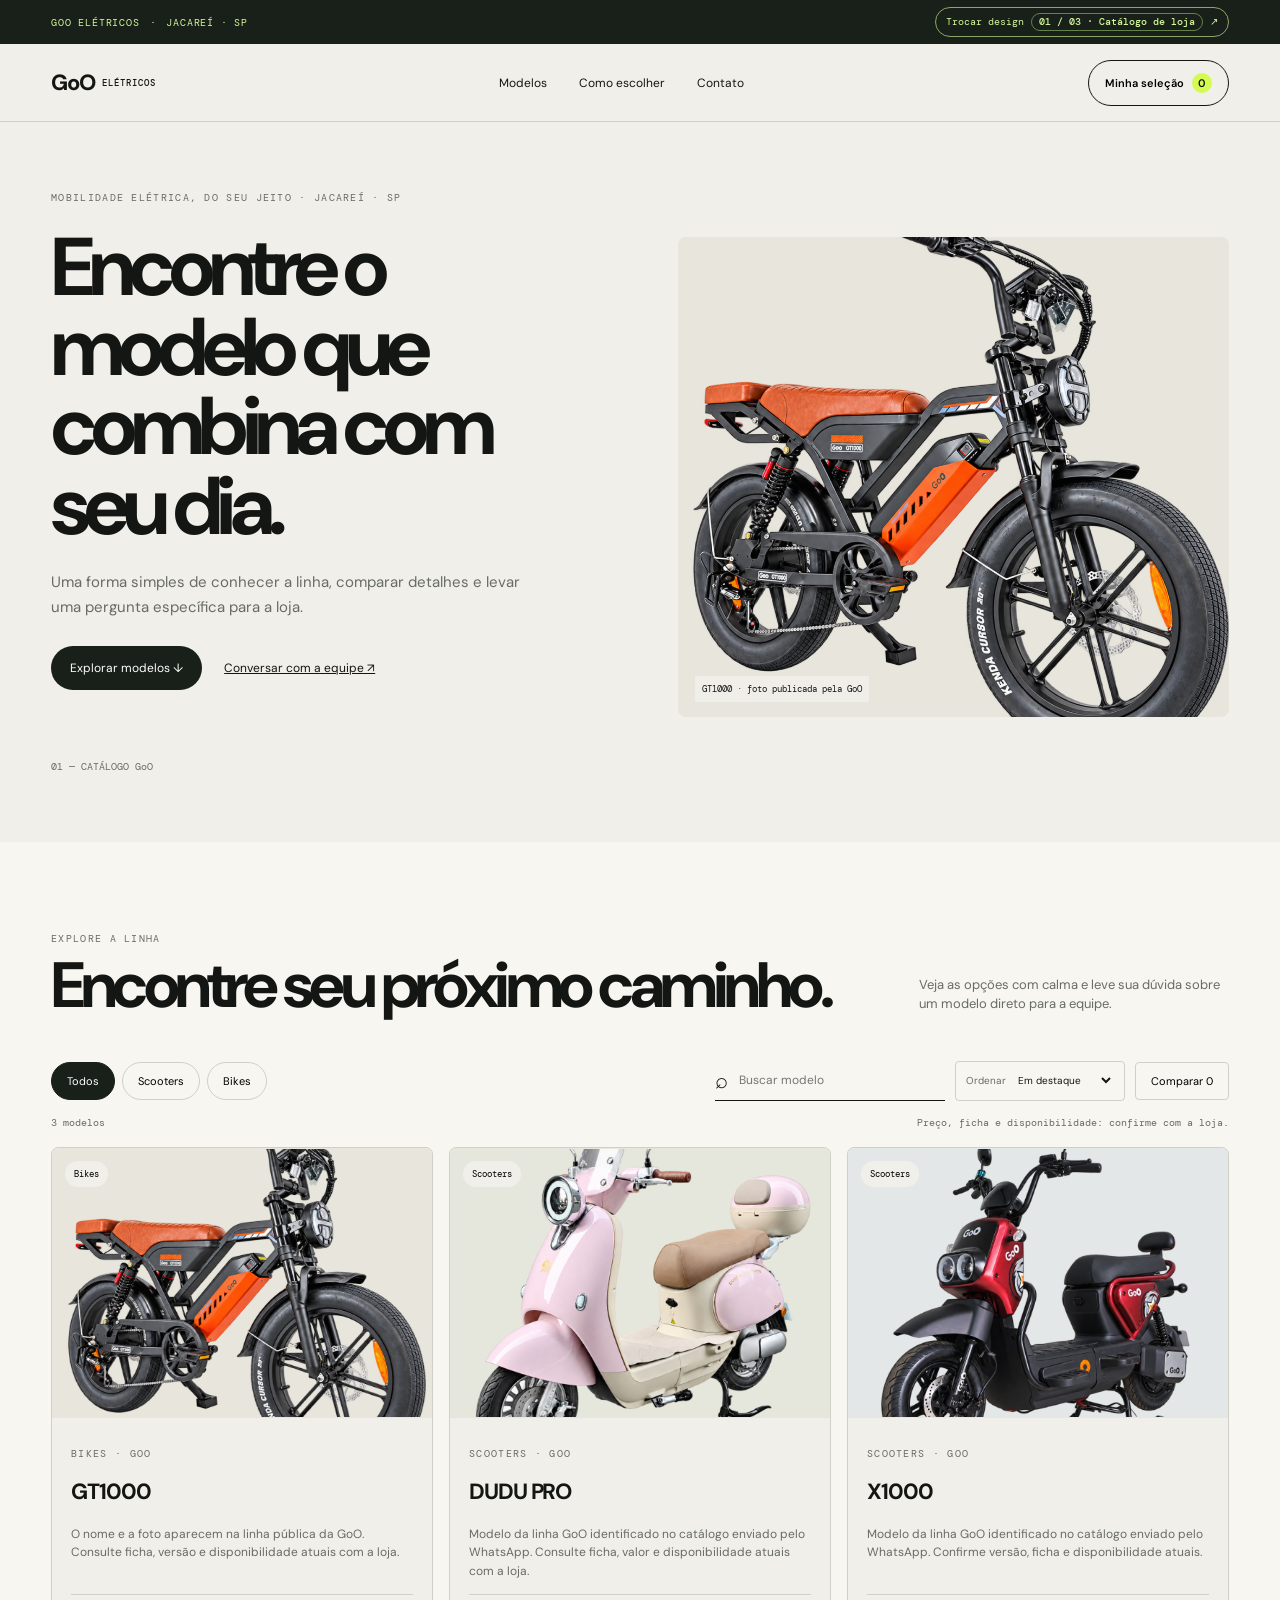
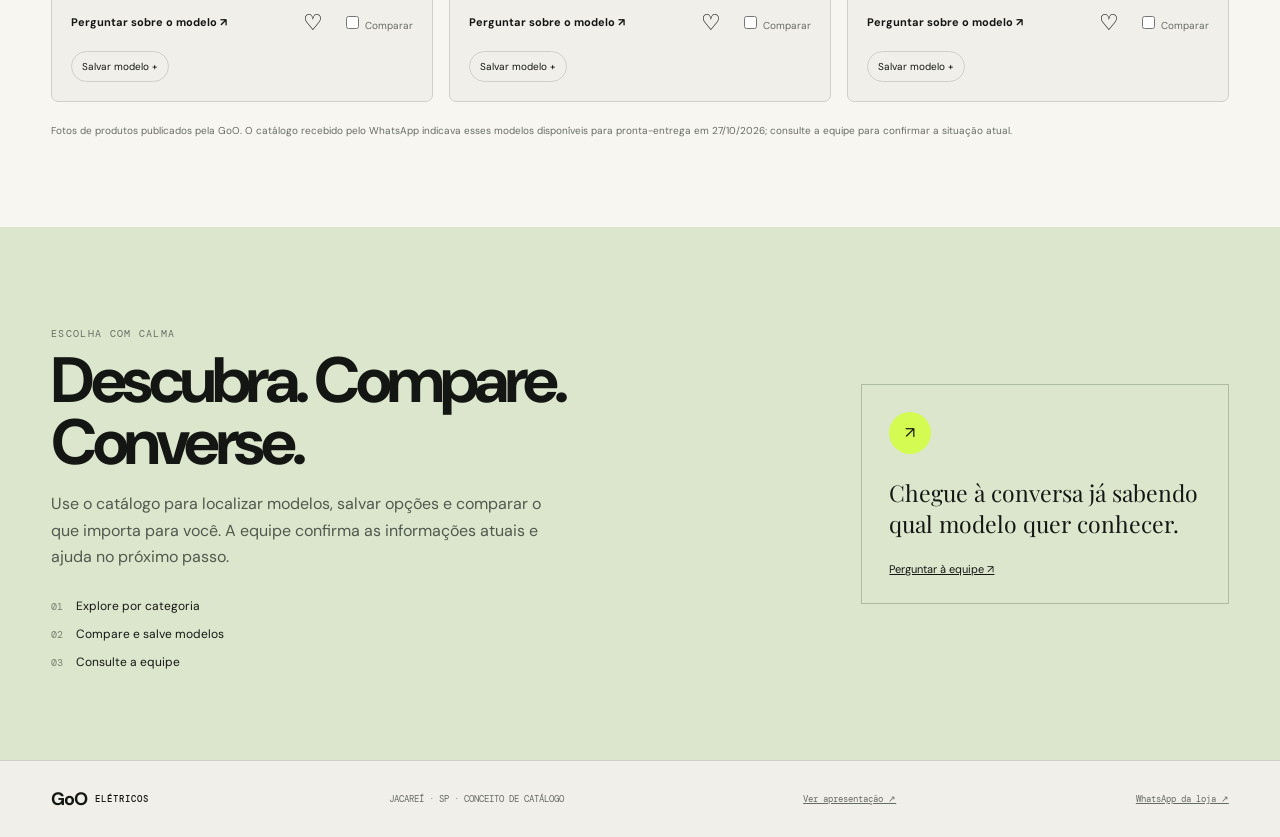
==== commit a9e2476d: "Align design switch with lead prototype pattern" ====
--- a/index.html
+++ b/index.html
@@ -9,7 +9,7 @@
   <link rel="preconnect" href="https://fonts.googleapis.com">
   <link rel="preconnect" href="https://fonts.gstatic.com" crossorigin>
   <link href="https://fonts.googleapis.com/css2?family=DM+Mono:wght@400;500&family=DM+Sans:wght@400;500;600;700;800&family=Playfair+Display:wght@500;600;700&display=swap" rel="stylesheet">
-  <link rel="stylesheet" href="style.css">
+  <link rel="stylesheet" href="style.css?v=20261028-04">
 </head>
 <body data-direction="0">
   <div class="concept-bar">
@@ -63,6 +63,6 @@
       ]
     };
   </script>
-  <script src="app.js"></script>
+  <script src="app.js?v=20261028-04"></script>
 </body>
 </html>
--- a/style.css
+++ b/style.css
@@ -32,4 +32,6 @@
 @media(prefers-reduced-motion:reduce){html{scroll-behavior:auto}.guide-tile img,.photo img,.photo-open,.concept-bar button{transition:none!important}.site-head{backdrop-filter:none}}
 .guide-tile{display:grid;grid-template-columns:1fr auto;align-items:end}.guide-tile span{grid-column:1/-1}.guide-tile i{max-width:76px;text-align:right}
 .toggle-mobile{display:none}
-@media(max-width:620px){.concept-bar{justify-content:space-between}.concept-bar>span:first-child{white-space:nowrap}.concept-bar>span:nth-child(2),.concept-bar>span:nth-child(3){display:none}.concept-bar button{flex-shrink:0;margin-left:auto;white-space:nowrap}.toggle-desktop{display:none}.toggle-mobile{display:inline-flex;align-items:center;gap:5px}.guide-tile{grid-template-columns:1fr}.guide-tile span,.guide-tile i{grid-column:1}.guide-tile i{max-width:none;text-align:left}}
+#designToggle{display:inline-flex;align-items:center;justify-content:flex-end;gap:7px;min-height:30px;padding:5px 10px;border:1px solid color-mix(in srgb,currentColor 62%,transparent);border-radius:999px;white-space:nowrap;line-height:1;cursor:pointer;text-align:right}
+#designToggle b{font-weight:500}
+@media(max-width:620px){.concept-bar{justify-content:space-between}.concept-bar>span:first-child{white-space:nowrap}.concept-bar>span:nth-child(2),.concept-bar>span:nth-child(3){display:none}.concept-bar button{flex-shrink:0;margin-left:auto;white-space:nowrap}#designToggle{max-width:60%;white-space:normal;font-size:8px}.guide-tile{grid-template-columns:1fr}.guide-tile span,.guide-tile i{grid-column:1}.guide-tile i{max-width:none;text-align:left}}
